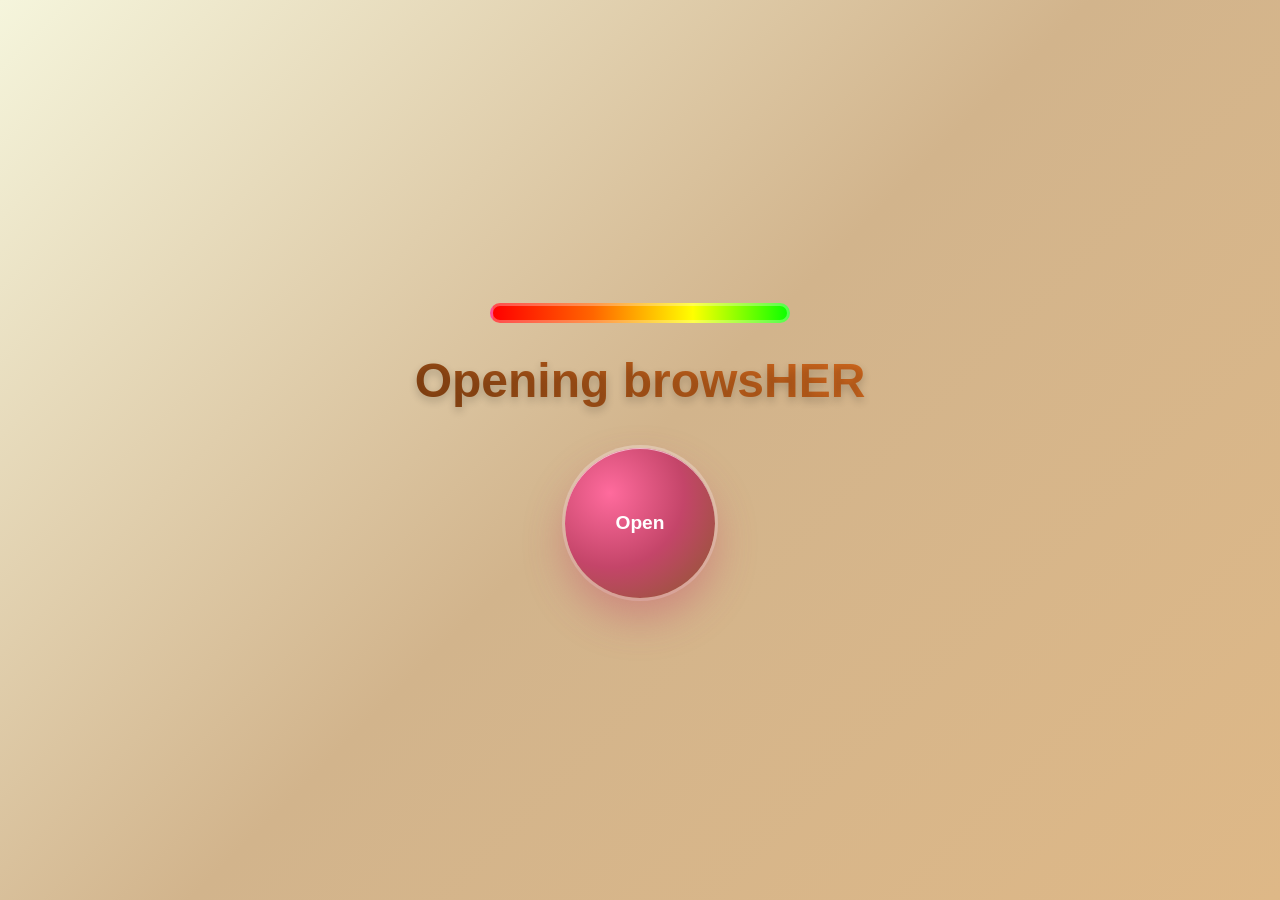
==== browsHER/index.html @ 144b2532 "Initial commit" ====
<!DOCTYPE html>
<html lang="en">
<head>
  <meta charset="UTF-8">
  <meta name="viewport" content="width=device-width, initial-scale=1.0">
  <title>browsHER</title>
  <link rel="stylesheet" href="css/styles.css">
  <link rel="manifest" href="manifest.webmanifest">
  <script src="js/script.js" defer></script>
</head>
<body>
  <!-- Loading Screen -->
  <div id="loading" class="fullscreen">
    <div class="loading-container">
      <div class="barber-pole"></div>
      <h1>Opening browsHER</h1>
      <audio id="bunnyAudio" src="assets/bunny.mp3" preload="auto"></audio>
      <button id="openBtn" class="boba-btn">Open</button>
    </div>
  </div>

  <!-- Main Page -->
  <div id="main" class="hidden fullscreen">
    <!-- BG Container -->
    <div id="bgContainer">
      <img id="dayGif" class="bg-gif hidden" src="assets/video/day.gif" alt="Day">
      <img id="nightGif" class="bg-gif hidden" src="assets/video/night.gif" alt="Night">
    </div>

    <!-- Widgets Top Right -->
    <div id="widgets" class="widgets">
      <div id="daysWidget" class="widget glassy">Eksathe for <span id="daysCount"></span></div>
      <div id="timeWidget" class="widget glassy clickable">
        <span id="time"></span><br>
        <span id="date"></span>
      </div>
    </div>

    <!-- Emotion Section -->
    <div id="emotionSection">
      <h2>How are you feeling today, Sona?</h2>
      <div id="emotionBubbles">
        <!-- Bubbles added by JS -->
      </div>
    </div>

    <!-- Search Bar Top Center -->
    <div id="searchContainer" class="search-container glassy">
      <input type="text" id="searchInput" placeholder="Search Google...">
      <button id="searchBtn">Search</button>
    </div>
  </div>

  <!-- Fact Cloud Popup -->
  <div id="factCloud" class="cloud hidden"></div>

  <!-- Emotion Sentence Popup -->
  <div id="emotionPopup" class="popup hidden"></div>
</body>
</html>
---- browsHER/css/styles.css ----
/* browsHER Styles - Glassy iPhone-like, Optimized */

* {
  margin: 0;
  padding: 0;
  box-sizing: border-box;
}

body {
  font-family: -apple-system, BlinkMacSystemFont, 'Segoe UI', Roboto, sans-serif;
  overflow-x: hidden;
  height: 100vh;
}

.fullscreen {
  position: fixed;
  top: 0;
  left: 0;
  width: 100vw;
  height: 100vh;
  display: flex;
  align-items: center;
  justify-content: center;
}

.hidden {
  display: none !important;
}

/* Loading Screen - Milk Coffee Theme */
#loading {
  background: linear-gradient(135deg, #F5F5DC 0%, #D2B48C 50%, #DEB887 100%);
  z-index: 1000;
}

.loading-container {
  text-align: center;
  animation: fadeIn 1s ease-out;
}

.barber-pole {
  width: 300px;
  height: 20px;
  background: linear-gradient(90deg, 
    #ff0000 0%, #ff6600 16.66%, #ffff00 33.33%, 
    #00ff00 50%, #0066ff 66.66%, #6600ff 83.33%, #ff0066 100%);
  background-size: 600px 20px;
  border-radius: 10px;
  border: 3px solid rgba(255,255,255,0.3);
  animation: barber 2s linear infinite;
  margin: 0 auto 30px;
}

@keyframes barber {
  0% { background-position: 0 0; }
  100% { background-position: 600px 0; }
}

#loading h1 {
  font-size: 3rem;
  font-weight: 800;
  background: linear-gradient(45deg, #8B4513, #D2691E);
  -webkit-background-clip: text;
  -webkit-text-fill-color: transparent;
  margin-bottom: 40px;
  text-shadow: 0 4px 8px rgba(0,0,0,0.2);
}

.boba-btn {
  background: radial-gradient(circle at 30% 30%, #FF6B9D 0%, #C44569 50%, #8B5A2B 100%);
  border: none;
  width: 150px;
  height: 150px;
  border-radius: 50%;
  font-size: 1.2rem;
  font-weight: 600;
  color: white;
  cursor: pointer;
  box-shadow: 
    0 20px 40px rgba(196,69,105,0.4),
    inset 0 1px 0 rgba(255,255,255,0.6),
    0 0 0 3px rgba(255,255,255,0.3);
  transition: all 0.3s cubic-bezier(0.68, -0.55, 0.265, 1.55);
  position: relative;
  overflow: hidden;
}

.boba-btn::before {
  content: '';
  position: absolute;
  top: -50%;
  left: -50%;
  width: 200%;
  height: 200%;
  background: radial-gradient(circle, rgba(255,255,255,0.3) 0%, transparent 70%);
  opacity: 0;
  transition: opacity 0.3s;
}

.boba-btn:hover {
  transform: scale(1.1) rotate(5deg);
  box-shadow: 
    0 30px 60px rgba(196,69,105,0.6),
    inset 0 1px 0 rgba(255,255,255,0.8);
}

.boba-btn:hover::before {
  opacity: 1;
  animation: shimmer 1.5s infinite;
}

@keyframes shimmer {
  0% { transform: translateX(-100%) translateY(-100%) rotate(45deg); }
  100% { transform: translateX(100%) translateY(100%) rotate(45deg); }
}

@keyframes fadeIn {
  from { opacity: 0; transform: scale(0.8); }
  to { opacity: 1; transform: scale(1); }
}

/* Main Page */
#main {
  background: linear-gradient(135deg, #F5F5DC 0%, #D2B48C 50%, #DEB887 100%);
  position: relative;
  z-index: 1;
}

#bgContainer {
  position: absolute;
  top: 0;
  left: 0;
  width: 100%;
  height: 100%;
  z-index: -1;
}

.bg-gif {
  position: absolute;
  width: 100%;
  height: 100%;
  object-fit: contain; /* Full GIF visible, no crop */
  object-position: center;
  transition: opacity 1s ease-in-out;
}

/* Widgets Top Right */
#widgets {
  position: absolute;
  top: 20px;
  right: 20px;
  display: flex;
  flex-direction: column;
  gap: 15px;
  z-index: 10;
}

.widget {
  padding: 15px 20px;
  border-radius: 20px;
  backdrop-filter: blur(20px);
  background: rgba(255, 255, 255, 0.25);
  border: 1px solid rgba(255, 255, 255, 0.4);
  box-shadow: 0 8px 32px rgba(0,0,0,0.1);
  font-weight: 600;
  text-align: center;
  min-width: 180px;
  transition: all 0.3s ease;
}

.glassy:hover {
  background: rgba(255, 255, 255, 0.4);
  transform: translateY(-5px);
}

.clickable {
  cursor: pointer;
}
.clickable:hover {
  transform: scale(1.05);
}

#date {
  font-size: 1rem;
  transition: transform 0.2s ease;
}
#date:hover {
  transform: scale(1.1);
}
#date span:first-child {
  color: #DC143C;
  font-weight: bold;
}

/* Emotion Section */
#emotionSection {
  position: absolute;
  top: 120px;
  left: 50%;
  transform: translateX(-50%);
  text-align: center;
  z-index: 10;
}

#emotionSection h2 {
  font-size: 2.5rem;
  font-weight: 800;
  background: linear-gradient(45deg, #667eea 0%, #764ba2 100%);
  -webkit-background-clip: text;
  -webkit-text-fill-color: transparent;
  margin-bottom: 40px;
  text-shadow: 0 4px 8px rgba(0,0,0,0.2);
}

#emotionBubbles {
  display: flex;
  gap: 20px;
  justify-content: center;
  flex-wrap: wrap;
}

.emotion-bubble {
  width: 120px;
  height: 120px;
  border-radius: 50%;
  border: none;
  font-size: 1rem;
  font-weight: 700;
  color: white;
  cursor: pointer;
  display: flex;
  align-items: center;
  justify-content: center;
  text-align: center;
  perspective: 1000px;
  transition: all 0.4s cubic-bezier(0.175, 0.885, 0.32, 1.275);
  box-shadow: 
    0 20px 40px rgba(0,0,0,0.2),
    inset 0 1px 0 rgba(255,255,255,0.6);
  position: relative;
  overflow: hidden;
}

.emotion-bubble::before {
  content: '';
  position: absolute;
  top: 0;
  left: 0;
  right: 0;
  bottom: 0;
  border-radius: 50%;
  padding: 4px;
  background: linear-gradient(45deg, rgba(255,255,255,0.3), transparent);
  mask: linear-gradient(#fff 0 0) content-box, linear-gradient(#fff 0 0);
  mask-composite: exclude;
  opacity: 0;
  transition: opacity 0.3s;
}

.emotion-bubble:hover {
  transform: translateY(-10px) scale(1.1) rotateX(10deg);
  box-shadow: 0 30px 60px rgba(0,0,0,0.3);
}

.emotion-bubble:hover::before {
  opacity: 1;
  animation: rotateGlow 2s linear infinite;
}

@keyframes rotateGlow {
  to { transform: rotate(360deg); }
}

/* Colors per emotion */
.angry { background: linear-gradient(135deg, #ff4757, #ff3838); }
.sad { background: linear-gradient(135deg, #3742fa, #2f3542); }
.happy { background: linear-gradient(135deg, #ffa502, #ff6348); }
.bored { background: linear-gradient(135deg, #747d8c, #574b90); }
.nervous { background: linear-gradient(135deg, #ff9ff3, #f368e0); }
.lonely { background: linear-gradient(135deg, #5352ed, #02d8e8); }

/* Search Bar */
.search-container {
  position: absolute;
  top: 20px;
  left: 50%;
  transform: translateX(-50%);
  display: flex;
  gap: 10px;
  z-index: 10;
  padding: 15px;
  border-radius: 50px;
  max-width: 500px;
  width: 90%;
}

#searchInput {
  flex: 1;
  padding: 15px 20px;
  border: none;
  border-radius: 30px;
  font-size: 1.1rem;
  background: rgba(0,0,0,0.3);
  backdrop-filter: blur(20px);
  color: white;
  outline: none;
}

#searchInput::placeholder {
  color: rgba(255,255,255,0.8);
}

#searchInput::placeholder {
  color: rgba(255,255,255,0.7);
}

#searchBtn {
  padding: 15px 25px;
  border: none;
  border-radius: 30px;
  background: linear-gradient(45deg, rgba(0,0,0,0.5), rgba(0,0,0,0.3));
  color: white;
  font-weight: 600;
  cursor: pointer;
  backdrop-filter: blur(20px);
  transition: all 0.3s ease;
}

#searchBtn:hover {
  background: linear-gradient(45deg, rgba(0,0,0,0.6), rgba(0,0,0,0.4));
}

/* Popups */
.cloud, .popup {
  position: fixed;
  top: 50%;
  left: 50%;
  transform: translate(-50%, -50%);
  padding: 20px 30px;
  border-radius: 20px;
  backdrop-filter: blur(30px);
  background: rgba(255,255,255,0.9);
  border: 1px solid rgba(255,255,255,0.5);
  box-shadow: 0 20px 60px rgba(0,0,0,0.3);
  max-width: 400px;
  z-index: 1001;
  text-align: center;
  font-size: 1.1rem;
  max-height: 60vh;
  overflow-y: auto;
}

.cloud {
  font-style: italic;
  color: #666;
}

.popup h3 {
  margin-bottom: 10px;
  color: #333;
}

/* Responsive */
@media (max-width: 768px) {
  .loading-container h1 { font-size: 2rem; }
  .barber-pole { width: 250px; }
  .boba-btn { width: 120px; height: 120px; font-size: 1rem; }
  #emotionSection h2 { font-size: 2rem; }
  .emotion-bubble { width: 100px; height: 100px; font-size: 0.9rem; }
  #widgets { top: 10px; right: 10px; }
  .widget { padding: 12px 16px; min-width: 150px; font-size: 0.9rem; }
}
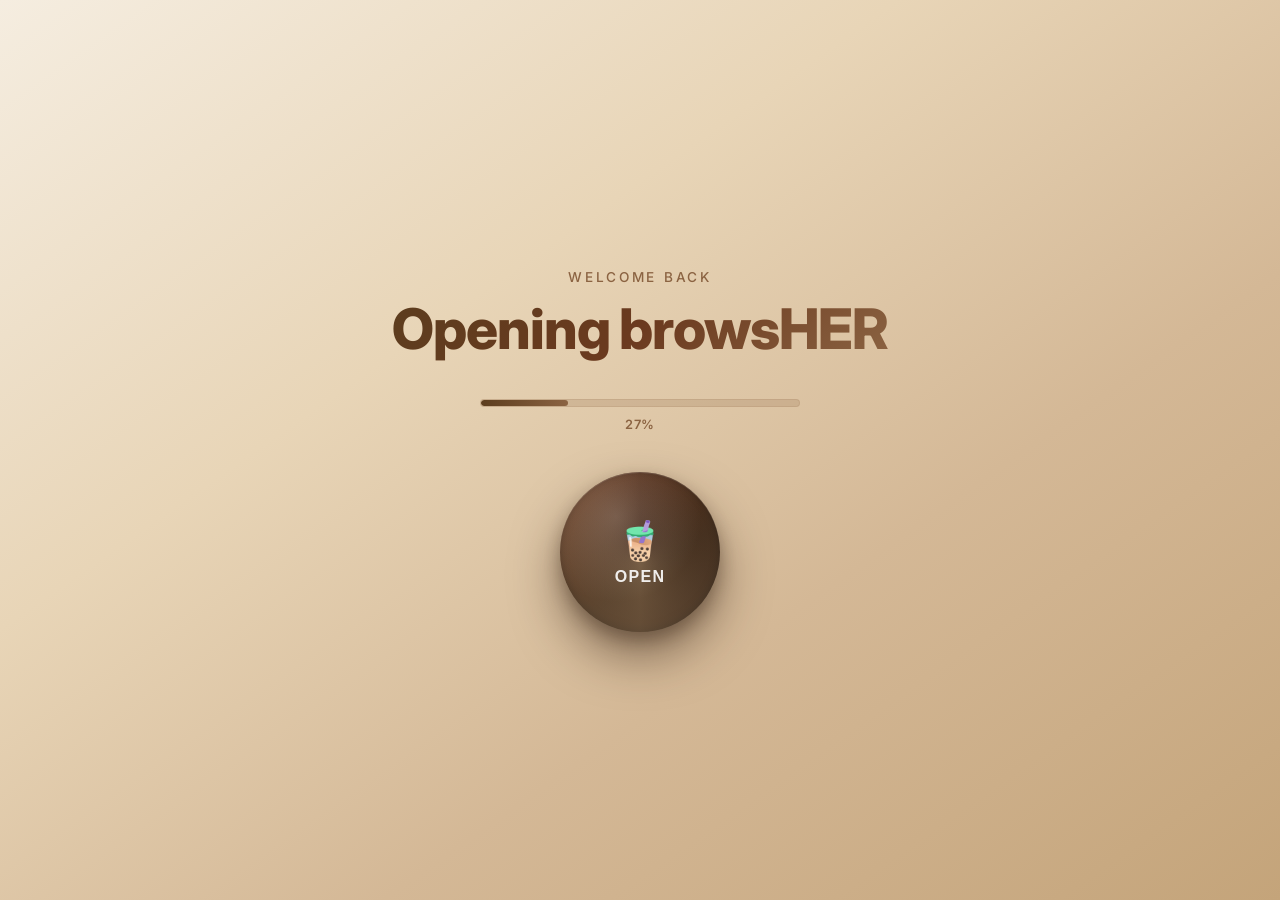
==== commit ed22a71c: "feat: implement browsHER v2 glassy UI with custom loading screen and glassmorphism widgets" ====
--- a/browsHER/index.html
+++ b/browsHER/index.html
@@ -4,57 +4,113 @@
   <meta charset="UTF-8">
   <meta name="viewport" content="width=device-width, initial-scale=1.0">
   <title>browsHER</title>
+  <link rel="preconnect" href="https://fonts.googleapis.com">
+  <link rel="preconnect" href="https://fonts.gstatic.com" crossorigin>
+  <link href="https://fonts.googleapis.com/css2?family=SF+Pro+Display:wght@300;400;600;700;800&family=Inter:wght@300;400;500;600;700;800&display=swap" rel="stylesheet">
   <link rel="stylesheet" href="css/styles.css">
-  <link rel="manifest" href="manifest.webmanifest">
-  <script src="js/script.js" defer></script>
 </head>
 <body>
-  <!-- Loading Screen -->
-  <div id="loading" class="fullscreen">
-    <div class="loading-container">
-      <div class="barber-pole"></div>
-      <h1>Opening browsHER</h1>
-      <audio id="bunnyAudio" src="assets/bunny.mp3" preload="auto"></audio>
-      <button id="openBtn" class="boba-btn">Open</button>
+
+  <!-- ═══════════════════ LOADING SCREEN ═══════════════════ -->
+  <div id="loading">
+    <div class="loading-content">
+      <p class="loading-eyebrow">Welcome back</p>
+      <h1 id="loadingTitle">Opening browsHER</h1>
+      <div class="loading-bar-track">
+        <div class="loading-bar-fill" id="loadingBarFill"></div>
+      </div>
+      <p class="loading-pct" id="loadingPct">0%</p>
+      <button id="openBtn" class="boba-btn" aria-label="Open browsHER">
+        <span class="boba-btn-inner">
+          <span class="boba-icon">🧋</span>
+          <span class="boba-label">Open</span>
+        </span>
+      </button>
     </div>
+    <audio id="bunnyAudio" src="assets/bunny.mp3" preload="auto"></audio>
   </div>
 
-  <!-- Main Page -->
-  <div id="main" class="hidden fullscreen">
-    <!-- BG Container -->
-    <div id="bgContainer">
-      <img id="dayGif" class="bg-gif hidden" src="assets/video/day.gif" alt="Day">
-      <img id="nightGif" class="bg-gif hidden" src="assets/video/night.gif" alt="Night">
+  <!-- ═══════════════════ MAIN HOME ═══════════════════ -->
+  <div id="main" class="hidden">
+
+    <!-- BG GIFs -->
+    <div id="bgLayer">
+      <img id="dayGif"   src="assets/video/day.gif"   alt="" class="bg-gif" draggable="false">
+      <img id="nightGif" src="assets/video/night.gif" alt="" class="bg-gif" draggable="false">
+      <div id="bgOverlay"></div>
     </div>
 
-    <!-- Widgets Top Right -->
-    <div id="widgets" class="widgets">
-      <div id="daysWidget" class="widget glassy">Eksathe for <span id="daysCount"></span></div>
-      <div id="timeWidget" class="widget glassy clickable">
-        <span id="time"></span><br>
-        <span id="date"></span>
+    <!-- ── SEARCH BAR (top-center) ── -->
+    <div id="searchWrap">
+      <div class="search-glass" id="searchGlass">
+        <span class="search-icon">
+          <svg width="18" height="18" viewBox="0 0 24 24" fill="none" stroke="currentColor" stroke-width="2.5" stroke-linecap="round" stroke-linejoin="round"><circle cx="11" cy="11" r="8"/><line x1="21" y1="21" x2="16.65" y2="16.65"/></svg>
+        </span>
+        <input id="searchInput" type="text" placeholder="Search Google or type a URL…" autocomplete="off" spellcheck="false">
+        <button id="searchBtn" aria-label="Search">Go</button>
       </div>
     </div>
 
-    <!-- Emotion Section -->
-    <div id="emotionSection">
-      <h2>How are you feeling today, Sona?</h2>
-      <div id="emotionBubbles">
-        <!-- Bubbles added by JS -->
+    <!-- ── WIDGETS (top-right) ── -->
+    <aside id="widgets">
+
+      <!-- Time & Date widget -->
+      <div class="widget" id="timeWidget" role="button" tabindex="0" aria-label="Click to see today's fact">
+        <div class="widget-time" id="widgetTime">00:00:00</div>
+        <div class="widget-date" id="widgetDate">
+          <span class="date-day" id="dateDay">01</span>/<span id="dateMon">01</span>/<span id="dateYear">25</span>
+        </div>
+        <div class="widget-hint">tap for today's fact ✨</div>
+      </div>
+
+      <!-- Eksathe widget -->
+      <div class="widget" id="daysWidget">
+        <div class="widget-eksathe-label">Eksathe for</div>
+        <div class="widget-eksathe-count" id="daysCount">— days</div>
+      </div>
+
+    </aside>
+
+    <!-- ── FACT CLOUD ── -->
+    <div id="factCloud" class="cloud-popup hidden" role="dialog" aria-label="Fact about today">
+      <div class="cloud-body">
+        <div id="factContent">Loading…</div>
+        <button class="cloud-close" id="factClose" aria-label="Close fact">✕</button>
       </div>
     </div>
 
-    <!-- Search Bar Top Center -->
-    <div id="searchContainer" class="search-container glassy">
-      <input type="text" id="searchInput" placeholder="Search Google...">
-      <button id="searchBtn">Search</button>
+    <!-- ── SCROLL AREA ── -->
+    <div id="scrollArea">
+
+      <!-- spacer so emotions appear below fold (scroll-reveal) -->
+      <div class="spacer-hero"></div>
+
+      <!-- EMOTION SECTION -->
+      <section id="emotionSection">
+        <h2 id="emotionHeading">HOW ARE YOU FEELING TODAY, SONA?</h2>
+        <div id="emotionBubbles" role="list"></div>
+      </section>
+
+      <!-- EMOTION HISTORY (optional toggle) -->
+      <section id="historySection">
+        <button class="history-toggle" id="historyToggle">📖 View feeling history</button>
+        <div id="historyList" class="hidden"></div>
+      </section>
+
     </div>
+
+    <!-- ── EMOTION POPUP ── -->
+    <div id="emotionPopup" class="emotion-popup hidden" role="dialog">
+      <div class="emotion-popup-inner">
+        <span class="ep-emoji" id="epEmoji"></span>
+        <h3 class="ep-name" id="epName"></h3>
+        <p class="ep-msg" id="epMsg"></p>
+        <button class="ep-close" id="epClose">Close</button>
+      </div>
+    </div>
+
   </div>
 
-  <!-- Fact Cloud Popup -->
-  <div id="factCloud" class="cloud hidden"></div>
-
-  <!-- Emotion Sentence Popup -->
-  <div id="emotionPopup" class="popup hidden"></div>
+  <script src="js/script.js"></script>
 </body>
 </html>
--- a/browsHER/css/styles.css
+++ b/browsHER/css/styles.css
@@ -1,372 +1,671 @@
-/* browsHER Styles - Glassy iPhone-like, Optimized */
-
-* {
-  margin: 0;
-  padding: 0;
-  box-sizing: border-box;
-}
-
-body {
-  font-family: -apple-system, BlinkMacSystemFont, 'Segoe UI', Roboto, sans-serif;
+/* ══════════════════════════════════════════════════
+   browsHER v2 — iPhone-grade glassy UI
+   ══════════════════════════════════════════════════ */
+
+/* ── RESET & BASE ── */
+*, *::before, *::after { margin: 0; padding: 0; box-sizing: border-box; }
+
+:root {
+  --milk: #f5ede0;
+  --milk2: #e8d5b7;
+  --coffee: #8b6342;
+  --coffee-dark: #5c3d1e;
+  --boba-brown: #2d1a0e;
+  --boba-mid: #6b3a1f;
+  --glass-bg: rgba(255,255,255,0.18);
+  --glass-border: rgba(255,255,255,0.35);
+  --glass-shadow: 0 8px 32px rgba(0,0,0,0.18);
+  --blur: blur(24px);
+  --red: #e8192c;
+  --font: 'Inter', -apple-system, BlinkMacSystemFont, sans-serif;
+  --ease-spring: cubic-bezier(0.34, 1.56, 0.64, 1);
+  --ease-out: cubic-bezier(0.16, 1, 0.3, 1);
+}
+
+html, body {
+  width: 100%; height: 100%;
+  font-family: var(--font);
+  overflow: hidden;
+  -webkit-font-smoothing: antialiased;
+}
+
+/* ══════════════════════════════
+   LOADING SCREEN
+══════════════════════════════ */
+#loading {
+  position: fixed; inset: 0; z-index: 9999;
+  display: flex; align-items: center; justify-content: center;
+  background: linear-gradient(145deg, #f5ede0 0%, #e8d5b7 35%, #d4b896 65%, #c4a47a 100%);
+  transition: opacity 0.8s var(--ease-out);
+}
+
+#loading.fade-out { opacity: 0; pointer-events: none; }
+
+.loading-content {
+  text-align: center;
+  animation: loadIn 0.9s var(--ease-spring) both;
+}
+
+@keyframes loadIn {
+  from { opacity: 0; transform: translateY(30px) scale(0.92); }
+  to   { opacity: 1; transform: translateY(0) scale(1); }
+}
+
+.loading-eyebrow {
+  font-size: 0.85rem;
+  letter-spacing: 0.2em;
+  text-transform: uppercase;
+  color: var(--coffee);
+  margin-bottom: 10px;
+  font-weight: 500;
+}
+
+#loadingTitle {
+  font-size: clamp(2rem, 5vw, 3.5rem);
+  font-weight: 800;
+  background: linear-gradient(135deg, var(--coffee-dark) 0%, var(--boba-mid) 50%, var(--coffee) 100%);
+  -webkit-background-clip: text;
+  -webkit-text-fill-color: transparent;
+  background-clip: text;
+  margin-bottom: 36px;
+  letter-spacing: -0.02em;
+}
+
+/* Loading bar */
+.loading-bar-track {
+  width: 320px; height: 8px;
+  background: rgba(139,99,66,0.2);
+  border-radius: 100px;
+  margin: 0 auto 10px;
+  overflow: hidden;
+  border: 1px solid rgba(139,99,66,0.15);
+}
+
+.loading-bar-fill {
+  height: 100%;
+  width: 0%;
+  border-radius: 100px;
+  background: linear-gradient(90deg, var(--coffee-dark), var(--coffee), #e8b87a);
+  background-size: 200% 100%;
+  transition: width 0.4s var(--ease-out);
+  animation: barShimmer 2s linear infinite;
+}
+
+@keyframes barShimmer {
+  0%   { background-position: 0% 0; }
+  100% { background-position: 200% 0; }
+}
+
+.loading-pct {
+  font-size: 0.8rem;
+  color: var(--coffee);
+  font-weight: 600;
+  margin-bottom: 40px;
+  letter-spacing: 0.05em;
+}
+
+/* Boba button */
+.boba-btn {
+  display: inline-block;
+  background: linear-gradient(145deg, var(--boba-mid) 0%, var(--boba-brown) 60%, #1a0a04 100%);
+  border: none;
+  width: 160px; height: 160px;
+  border-radius: 50%;
+  cursor: pointer;
+  position: relative;
+  overflow: hidden;
+  transition: transform 0.4s var(--ease-spring), box-shadow 0.3s ease;
+  box-shadow:
+    0 24px 48px rgba(45,26,14,0.5),
+    0 8px 16px rgba(45,26,14,0.3),
+    inset 0 1px 0 rgba(255,255,255,0.12),
+    inset 0 -2px 8px rgba(0,0,0,0.4);
+}
+
+.boba-btn::before {
+  content: '';
+  position: absolute; inset: 0; border-radius: 50%;
+  background: radial-gradient(circle at 35% 28%, rgba(255,255,255,0.22) 0%, transparent 55%);
+  pointer-events: none;
+}
+
+.boba-btn::after {
+  content: '';
+  position: absolute; inset: -2px; border-radius: 50%;
+  background: conic-gradient(from 0deg, transparent 0%, rgba(196,164,122,0.4) 50%, transparent 100%);
+  animation: bobaRing 4s linear infinite;
+  pointer-events: none;
+}
+
+@keyframes bobaRing {
+  to { transform: rotate(360deg); }
+}
+
+.boba-btn-inner {
+  display: flex; flex-direction: column; align-items: center; gap: 4px;
+  position: relative; z-index: 1;
+}
+
+.boba-icon { font-size: 2.4rem; display: block; animation: bobFloat 3s ease-in-out infinite; }
+@keyframes bobFloat {
+  0%,100% { transform: translateY(0); }
+  50%      { transform: translateY(-5px); }
+}
+
+.boba-label {
+  font-size: 1rem; font-weight: 700; color: rgba(255,255,255,0.9);
+  letter-spacing: 0.08em; text-transform: uppercase;
+}
+
+.boba-btn:hover  { transform: scale(1.08); box-shadow: 0 32px 64px rgba(45,26,14,0.65), inset 0 1px 0 rgba(255,255,255,0.2); }
+.boba-btn:active { transform: scale(0.96); }
+
+/* ══════════════════════════════
+   MAIN PAGE
+══════════════════════════════ */
+#main {
+  position: fixed; inset: 0; z-index: 1;
+  overflow: hidden;
+}
+
+#main.hidden { display: none; }
+
+/* BG layer */
+#bgLayer {
+  position: absolute; inset: 0; z-index: 0;
+}
+
+.bg-gif {
+  position: absolute; inset: 0;
+  width: 100%; height: 100%;
+  object-fit: cover;
+  opacity: 0;
+  transition: opacity 1.2s ease-in-out;
+  will-change: opacity;
+}
+
+.bg-gif.active { opacity: 1; }
+
+#bgOverlay {
+  position: absolute; inset: 0;
+  background: linear-gradient(
+    to bottom,
+    rgba(0,0,0,0.08) 0%,
+    rgba(0,0,0,0.0) 40%,
+    rgba(0,0,0,0.35) 100%
+  );
+  z-index: 1;
+}
+
+/* ── SEARCH BAR ── */
+#searchWrap {
+  position: absolute;
+  top: 28px;
+  left: 50%;
+  transform: translateX(-50%);
+  z-index: 100;
+  width: min(580px, 90vw);
+  animation: slideDown 0.7s var(--ease-out) 0.1s both;
+}
+
+@keyframes slideDown {
+  from { opacity: 0; transform: translateX(-50%) translateY(-20px); }
+  to   { opacity: 1; transform: translateX(-50%) translateY(0); }
+}
+
+.search-glass {
+  display: flex; align-items: center; gap: 10px;
+  padding: 10px 14px;
+  border-radius: 22px;
+  background: rgba(255,255,255,0.22);
+  backdrop-filter: var(--blur);
+  -webkit-backdrop-filter: var(--blur);
+  border: 1.5px solid var(--glass-border);
+  box-shadow: var(--glass-shadow), inset 0 1px 0 rgba(255,255,255,0.4);
+  transition: background 0.3s, box-shadow 0.3s, transform 0.3s;
+}
+
+.search-glass:focus-within {
+  background: rgba(255,255,255,0.32);
+  box-shadow: 0 8px 40px rgba(0,0,0,0.22), inset 0 1px 0 rgba(255,255,255,0.5);
+  transform: scale(1.015);
+}
+
+.search-icon {
+  color: rgba(255,255,255,0.7);
+  display: flex; align-items: center;
+  flex-shrink: 0;
+}
+
+#searchInput {
+  flex: 1;
+  background: none;
+  border: none;
+  outline: none;
+  color: white;
+  font-family: var(--font);
+  font-size: 1rem;
+  font-weight: 400;
+  caret-color: white;
+}
+
+#searchInput::placeholder { color: rgba(255,255,255,0.6); }
+
+#searchBtn {
+  background: rgba(255,255,255,0.2);
+  border: 1px solid rgba(255,255,255,0.3);
+  border-radius: 14px;
+  padding: 8px 18px;
+  color: white;
+  font-family: var(--font);
+  font-size: 0.88rem;
+  font-weight: 600;
+  cursor: pointer;
+  letter-spacing: 0.03em;
+  transition: background 0.2s, transform 0.15s;
+  flex-shrink: 0;
+}
+
+#searchBtn:hover  { background: rgba(255,255,255,0.32); transform: scale(1.04); }
+#searchBtn:active { transform: scale(0.97); }
+
+/* ── WIDGETS ── */
+#widgets {
+  position: absolute;
+  top: 24px;
+  right: 24px;
+  z-index: 100;
+  display: flex;
+  flex-direction: column;
+  gap: 14px;
+  animation: slideDown 0.7s var(--ease-out) 0.2s both;
+}
+
+.widget {
+  padding: 16px 22px;
+  border-radius: 22px;
+  background: var(--glass-bg);
+  backdrop-filter: var(--blur);
+  -webkit-backdrop-filter: var(--blur);
+  border: 1.5px solid var(--glass-border);
+  box-shadow: var(--glass-shadow), inset 0 1px 0 rgba(255,255,255,0.35);
+  min-width: 190px;
+  text-align: center;
+  color: white;
+  transition: transform 0.3s var(--ease-spring), background 0.3s;
+  position: relative;
+  overflow: hidden;
+}
+
+.widget::before {
+  content: '';
+  position: absolute; top: 0; left: 0; right: 0; height: 40%;
+  background: linear-gradient(to bottom, rgba(255,255,255,0.12), transparent);
+  pointer-events: none; border-radius: 22px 22px 0 0;
+}
+
+.widget:hover { transform: translateY(-4px) scale(1.02); background: rgba(255,255,255,0.26); }
+
+/* Time widget */
+#timeWidget { cursor: pointer; user-select: none; }
+
+.widget-time {
+  font-size: 1.55rem;
+  font-weight: 700;
+  letter-spacing: 0.04em;
+  text-shadow: 0 2px 8px rgba(0,0,0,0.3);
+  font-variant-numeric: tabular-nums;
+}
+
+.widget-date {
+  font-size: 0.95rem;
+  font-weight: 500;
+  margin-top: 4px;
+  opacity: 0.9;
+  letter-spacing: 0.04em;
+}
+
+.date-day {
+  color: var(--red);
+  font-weight: 800;
+  text-shadow: 0 0 12px rgba(232,25,44,0.5);
+}
+
+.widget-hint {
+  font-size: 0.65rem;
+  opacity: 0.55;
+  margin-top: 6px;
+  letter-spacing: 0.05em;
+}
+
+/* Eksathe widget */
+.widget-eksathe-label {
+  font-size: 0.75rem;
+  opacity: 0.7;
+  letter-spacing: 0.1em;
+  text-transform: uppercase;
+  margin-bottom: 4px;
+}
+
+.widget-eksathe-count {
+  font-size: 1.15rem;
+  font-weight: 800;
+  background: linear-gradient(135deg, #fff 0%, #ffd6e8 100%);
+  -webkit-background-clip: text;
+  -webkit-text-fill-color: transparent;
+  background-clip: text;
+}
+
+/* ── FACT CLOUD ── */
+.cloud-popup {
+  position: fixed;
+  top: 130px; right: 24px;
+  z-index: 200;
+  width: min(320px, 90vw);
+  animation: popIn 0.35s var(--ease-spring);
+}
+
+.cloud-popup.hidden { display: none; }
+
+@keyframes popIn {
+  from { opacity: 0; transform: scale(0.8) translateY(-10px); }
+  to   { opacity: 1; transform: scale(1) translateY(0); }
+}
+
+.cloud-body {
+  background: rgba(255,255,255,0.92);
+  backdrop-filter: var(--blur);
+  -webkit-backdrop-filter: var(--blur);
+  border: 1px solid rgba(255,255,255,0.6);
+  border-radius: 20px;
+  padding: 20px 20px 16px;
+  box-shadow: 0 20px 60px rgba(0,0,0,0.25);
+  position: relative;
+  font-size: 0.9rem;
+  color: #333;
+  line-height: 1.6;
+}
+
+.cloud-body::before {
+  content: '☁️ Today's fact';
+  display: block;
+  font-weight: 700;
+  font-size: 0.75rem;
+  letter-spacing: 0.08em;
+  text-transform: uppercase;
+  color: #888;
+  margin-bottom: 10px;
+}
+
+.cloud-close {
+  position: absolute; top: 12px; right: 12px;
+  background: rgba(0,0,0,0.08); border: none; border-radius: 50%;
+  width: 26px; height: 26px; cursor: pointer;
+  font-size: 0.75rem; color: #555;
+  display: flex; align-items: center; justify-content: center;
+  transition: background 0.2s;
+}
+.cloud-close:hover { background: rgba(0,0,0,0.16); }
+
+/* ── SCROLL AREA ── */
+#scrollArea {
+  position: absolute; inset: 0;
+  overflow-y: auto;
   overflow-x: hidden;
-  height: 100vh;
-}
-
-.fullscreen {
-  position: fixed;
-  top: 0;
-  left: 0;
-  width: 100vw;
-  height: 100vh;
+  z-index: 10;
+  scroll-behavior: smooth;
+  -webkit-overflow-scrolling: touch;
+}
+
+#scrollArea::-webkit-scrollbar { width: 0; }
+
+.spacer-hero { height: 90vh; }
+
+/* ── EMOTION SECTION ── */
+#emotionSection {
+  min-height: 100vh;
   display: flex;
+  flex-direction: column;
   align-items: center;
   justify-content: center;
-}
-
-.hidden {
-  display: none !important;
-}
-
-/* Loading Screen - Milk Coffee Theme */
-#loading {
-  background: linear-gradient(135deg, #F5F5DC 0%, #D2B48C 50%, #DEB887 100%);
-  z-index: 1000;
-}
-
-.loading-container {
+  padding: 60px 24px 40px;
+  position: relative;
+}
+
+#emotionHeading {
+  font-size: clamp(1.3rem, 3.5vw, 2.2rem);
+  font-weight: 800;
+  color: white;
+  letter-spacing: 0.04em;
   text-align: center;
-  animation: fadeIn 1s ease-out;
-}
-
-.barber-pole {
-  width: 300px;
-  height: 20px;
-  background: linear-gradient(90deg, 
-    #ff0000 0%, #ff6600 16.66%, #ffff00 33.33%, 
-    #00ff00 50%, #0066ff 66.66%, #6600ff 83.33%, #ff0066 100%);
-  background-size: 600px 20px;
-  border-radius: 10px;
-  border: 3px solid rgba(255,255,255,0.3);
-  animation: barber 2s linear infinite;
-  margin: 0 auto 30px;
-}
-
-@keyframes barber {
-  0% { background-position: 0 0; }
-  100% { background-position: 600px 0; }
-}
-
-#loading h1 {
-  font-size: 3rem;
-  font-weight: 800;
-  background: linear-gradient(45deg, #8B4513, #D2691E);
-  -webkit-background-clip: text;
-  -webkit-text-fill-color: transparent;
-  margin-bottom: 40px;
-  text-shadow: 0 4px 8px rgba(0,0,0,0.2);
-}
-
-.boba-btn {
-  background: radial-gradient(circle at 30% 30%, #FF6B9D 0%, #C44569 50%, #8B5A2B 100%);
+  text-shadow: 0 4px 20px rgba(0,0,0,0.4);
+  margin-bottom: 48px;
+  line-height: 1.25;
+}
+
+#emotionBubbles {
+  display: flex;
+  flex-wrap: wrap;
+  gap: 24px;
+  justify-content: center;
+  max-width: 780px;
+}
+
+/* iPhone liquid-glass bubble */
+.emotion-bubble {
+  width: 130px;
+  height: 130px;
+  border-radius: 36px; /* rectangular with heavy rounding = liquid glass rect */
   border: none;
-  width: 150px;
-  height: 150px;
-  border-radius: 50%;
-  font-size: 1.2rem;
-  font-weight: 600;
-  color: white;
   cursor: pointer;
-  box-shadow: 
-    0 20px 40px rgba(196,69,105,0.4),
-    inset 0 1px 0 rgba(255,255,255,0.6),
-    0 0 0 3px rgba(255,255,255,0.3);
-  transition: all 0.3s cubic-bezier(0.68, -0.55, 0.265, 1.55);
   position: relative;
   overflow: hidden;
-}
-
-.boba-btn::before {
-  content: '';
-  position: absolute;
-  top: -50%;
-  left: -50%;
-  width: 200%;
-  height: 200%;
-  background: radial-gradient(circle, rgba(255,255,255,0.3) 0%, transparent 70%);
-  opacity: 0;
-  transition: opacity 0.3s;
-}
-
-.boba-btn:hover {
-  transform: scale(1.1) rotate(5deg);
-  box-shadow: 
-    0 30px 60px rgba(196,69,105,0.6),
-    inset 0 1px 0 rgba(255,255,255,0.8);
-}
-
-.boba-btn:hover::before {
-  opacity: 1;
-  animation: shimmer 1.5s infinite;
-}
-
-@keyframes shimmer {
-  0% { transform: translateX(-100%) translateY(-100%) rotate(45deg); }
-  100% { transform: translateX(100%) translateY(100%) rotate(45deg); }
-}
-
-@keyframes fadeIn {
-  from { opacity: 0; transform: scale(0.8); }
-  to { opacity: 1; transform: scale(1); }
-}
-
-/* Main Page */
-#main {
-  background: linear-gradient(135deg, #F5F5DC 0%, #D2B48C 50%, #DEB887 100%);
-  position: relative;
-  z-index: 1;
-}
-
-#bgContainer {
-  position: absolute;
-  top: 0;
-  left: 0;
-  width: 100%;
-  height: 100%;
-  z-index: -1;
-}
-
-.bg-gif {
-  position: absolute;
-  width: 100%;
-  height: 100%;
-  object-fit: contain; /* Full GIF visible, no crop */
-  object-position: center;
-  transition: opacity 1s ease-in-out;
-}
-
-/* Widgets Top Right */
-#widgets {
-  position: absolute;
-  top: 20px;
-  right: 20px;
   display: flex;
   flex-direction: column;
-  gap: 15px;
-  z-index: 10;
-}
-
-.widget {
-  padding: 15px 20px;
-  border-radius: 20px;
-  backdrop-filter: blur(20px);
-  background: rgba(255, 255, 255, 0.25);
-  border: 1px solid rgba(255, 255, 255, 0.4);
-  box-shadow: 0 8px 32px rgba(0,0,0,0.1);
-  font-weight: 600;
-  text-align: center;
-  min-width: 180px;
-  transition: all 0.3s ease;
-}
-
-.glassy:hover {
-  background: rgba(255, 255, 255, 0.4);
-  transform: translateY(-5px);
-}
-
-.clickable {
-  cursor: pointer;
-}
-.clickable:hover {
-  transform: scale(1.05);
-}
-
-#date {
-  font-size: 1rem;
-  transition: transform 0.2s ease;
-}
-#date:hover {
-  transform: scale(1.1);
-}
-#date span:first-child {
-  color: #DC143C;
-  font-weight: bold;
-}
-
-/* Emotion Section */
-#emotionSection {
-  position: absolute;
-  top: 120px;
-  left: 50%;
-  transform: translateX(-50%);
-  text-align: center;
-  z-index: 10;
-}
-
-#emotionSection h2 {
-  font-size: 2.5rem;
-  font-weight: 800;
-  background: linear-gradient(45deg, #667eea 0%, #764ba2 100%);
-  -webkit-background-clip: text;
-  -webkit-text-fill-color: transparent;
-  margin-bottom: 40px;
-  text-shadow: 0 4px 8px rgba(0,0,0,0.2);
-}
-
-#emotionBubbles {
-  display: flex;
-  gap: 20px;
-  justify-content: center;
-  flex-wrap: wrap;
-}
-
-.emotion-bubble {
-  width: 120px;
-  height: 120px;
-  border-radius: 50%;
-  border: none;
-  font-size: 1rem;
-  font-weight: 700;
-  color: white;
-  cursor: pointer;
-  display: flex;
   align-items: center;
   justify-content: center;
-  text-align: center;
-  perspective: 1000px;
-  transition: all 0.4s cubic-bezier(0.175, 0.885, 0.32, 1.275);
-  box-shadow: 
-    0 20px 40px rgba(0,0,0,0.2),
-    inset 0 1px 0 rgba(255,255,255,0.6);
-  position: relative;
-  overflow: hidden;
-}
-
+  gap: 6px;
+  transition: transform 0.4s var(--ease-spring), box-shadow 0.3s ease;
+  will-change: transform;
+  -webkit-tap-highlight-color: transparent;
+}
+
+/* Glassy inner shine */
 .emotion-bubble::before {
   content: '';
-  position: absolute;
-  top: 0;
-  left: 0;
-  right: 0;
-  bottom: 0;
-  border-radius: 50%;
-  padding: 4px;
-  background: linear-gradient(45deg, rgba(255,255,255,0.3), transparent);
-  mask: linear-gradient(#fff 0 0) content-box, linear-gradient(#fff 0 0);
-  mask-composite: exclude;
-  opacity: 0;
-  transition: opacity 0.3s;
+  position: absolute; top: 0; left: 0; right: 0; height: 50%;
+  background: linear-gradient(to bottom, rgba(255,255,255,0.3), rgba(255,255,255,0.05));
+  pointer-events: none;
+  border-radius: 36px 36px 60% 60%;
+}
+
+/* Bottom reflection */
+.emotion-bubble::after {
+  content: '';
+  position: absolute; bottom: 0; left: 0; right: 0; height: 30%;
+  background: linear-gradient(to top, rgba(0,0,0,0.18), transparent);
+  pointer-events: none;
+  border-radius: 0 0 36px 36px;
 }
 
 .emotion-bubble:hover {
-  transform: translateY(-10px) scale(1.1) rotateX(10deg);
-  box-shadow: 0 30px 60px rgba(0,0,0,0.3);
-}
-
-.emotion-bubble:hover::before {
-  opacity: 1;
-  animation: rotateGlow 2s linear infinite;
-}
-
-@keyframes rotateGlow {
-  to { transform: rotate(360deg); }
-}
-
-/* Colors per emotion */
-.angry { background: linear-gradient(135deg, #ff4757, #ff3838); }
-.sad { background: linear-gradient(135deg, #3742fa, #2f3542); }
-.happy { background: linear-gradient(135deg, #ffa502, #ff6348); }
-.bored { background: linear-gradient(135deg, #747d8c, #574b90); }
-.nervous { background: linear-gradient(135deg, #ff9ff3, #f368e0); }
-.lonely { background: linear-gradient(135deg, #5352ed, #02d8e8); }
-
-/* Search Bar */
-.search-container {
-  position: absolute;
-  top: 20px;
-  left: 50%;
-  transform: translateX(-50%);
+  transform: translateY(-10px) scale(1.08) rotateX(4deg);
+  box-shadow: 0 28px 56px rgba(0,0,0,0.35) !important;
+}
+.emotion-bubble:active { transform: scale(0.95); }
+
+.bubble-emoji { font-size: 2rem; position: relative; z-index: 1; }
+.bubble-label {
+  font-size: 0.82rem; font-weight: 700;
+  color: rgba(255,255,255,0.95);
+  letter-spacing: 0.04em;
+  text-transform: uppercase;
+  position: relative; z-index: 1;
+  text-shadow: 0 1px 4px rgba(0,0,0,0.3);
+}
+
+/* Per-emotion colors (liquid glass variants) */
+.angry {
+  background: linear-gradient(145deg, #ff4d6d, #c9184a);
+  box-shadow: 0 16px 40px rgba(201,24,74,0.45), inset 0 1px 0 rgba(255,255,255,0.25);
+}
+.sad {
+  background: linear-gradient(145deg, #4895ef, #1d3557);
+  box-shadow: 0 16px 40px rgba(29,53,87,0.45), inset 0 1px 0 rgba(255,255,255,0.2);
+}
+.happy {
+  background: linear-gradient(145deg, #ffd60a, #ff9500);
+  box-shadow: 0 16px 40px rgba(255,149,0,0.45), inset 0 1px 0 rgba(255,255,255,0.3);
+}
+.bored {
+  background: linear-gradient(145deg, #9b89c0, #574b90);
+  box-shadow: 0 16px 40px rgba(87,75,144,0.45), inset 0 1px 0 rgba(255,255,255,0.2);
+}
+.nervous {
+  background: linear-gradient(145deg, #43e97b, #1a7a4a);
+  box-shadow: 0 16px 40px rgba(67,233,123,0.35), inset 0 1px 0 rgba(255,255,255,0.2);
+}
+.lonely {
+  background: linear-gradient(145deg, #a18cd1, #fbc2eb);
+  box-shadow: 0 16px 40px rgba(161,140,209,0.45), inset 0 1px 0 rgba(255,255,255,0.25);
+}
+
+/* ── HISTORY SECTION ── */
+#historySection {
+  padding: 0 24px 60px;
   display: flex;
-  gap: 10px;
-  z-index: 10;
-  padding: 15px;
+  flex-direction: column;
+  align-items: center;
+  gap: 16px;
+}
+
+.history-toggle {
+  background: rgba(255,255,255,0.15);
+  backdrop-filter: var(--blur);
+  -webkit-backdrop-filter: var(--blur);
+  border: 1px solid rgba(255,255,255,0.25);
   border-radius: 50px;
-  max-width: 500px;
-  width: 90%;
-}
-
-#searchInput {
-  flex: 1;
-  padding: 15px 20px;
-  border: none;
-  border-radius: 30px;
-  font-size: 1.1rem;
-  background: rgba(0,0,0,0.3);
-  backdrop-filter: blur(20px);
-  color: white;
-  outline: none;
-}
-
-#searchInput::placeholder {
-  color: rgba(255,255,255,0.8);
-}
-
-#searchInput::placeholder {
-  color: rgba(255,255,255,0.7);
-}
-
-#searchBtn {
-  padding: 15px 25px;
-  border: none;
-  border-radius: 30px;
-  background: linear-gradient(45deg, rgba(0,0,0,0.5), rgba(0,0,0,0.3));
-  color: white;
+  padding: 10px 24px;
+  color: rgba(255,255,255,0.85);
+  font-family: var(--font);
+  font-size: 0.88rem;
   font-weight: 600;
   cursor: pointer;
-  backdrop-filter: blur(20px);
-  transition: all 0.3s ease;
-}
-
-#searchBtn:hover {
-  background: linear-gradient(45deg, rgba(0,0,0,0.6), rgba(0,0,0,0.4));
-}
-
-/* Popups */
-.cloud, .popup {
+  letter-spacing: 0.04em;
+  transition: background 0.2s, transform 0.2s;
+}
+.history-toggle:hover { background: rgba(255,255,255,0.25); transform: scale(1.03); }
+
+#historyList {
+  display: flex; flex-direction: column; gap: 10px;
+  width: min(500px, 90vw);
+}
+
+#historyList.hidden { display: none; }
+
+.history-item {
+  background: rgba(255,255,255,0.15);
+  backdrop-filter: var(--blur);
+  border: 1px solid rgba(255,255,255,0.2);
+  border-radius: 16px;
+  padding: 12px 18px;
+  color: white;
+  font-size: 0.85rem;
+  display: flex; align-items: center; gap: 12px;
+  animation: fadeSlide 0.3s var(--ease-out) both;
+}
+
+@keyframes fadeSlide {
+  from { opacity: 0; transform: translateX(-12px); }
+  to   { opacity: 1; transform: translateX(0); }
+}
+
+.history-item .hi-emotion { font-weight: 700; min-width: 70px; }
+.history-item .hi-msg     { opacity: 0.8; flex: 1; }
+.history-item .hi-date    { opacity: 0.5; font-size: 0.75rem; white-space: nowrap; }
+
+/* ── EMOTION POPUP ── */
+.emotion-popup {
+  position: fixed; inset: 0; z-index: 300;
+  display: flex; align-items: center; justify-content: center;
+  background: rgba(0,0,0,0.4);
+  backdrop-filter: blur(6px);
+  -webkit-backdrop-filter: blur(6px);
+  animation: fadeIn 0.25s ease;
+}
+
+.emotion-popup.hidden { display: none; }
+
+@keyframes fadeIn { from { opacity: 0; } to { opacity: 1; } }
+
+.emotion-popup-inner {
+  background: rgba(255,255,255,0.92);
+  backdrop-filter: blur(30px);
+  -webkit-backdrop-filter: blur(30px);
+  border: 1px solid rgba(255,255,255,0.6);
+  border-radius: 28px;
+  padding: 40px 36px 32px;
+  max-width: 380px; width: 90%;
+  text-align: center;
+  box-shadow: 0 30px 80px rgba(0,0,0,0.3);
+  animation: popIn 0.4s var(--ease-spring);
+}
+
+.ep-emoji  { font-size: 3.5rem; display: block; margin-bottom: 12px; }
+.ep-name   { font-size: 1.4rem; font-weight: 800; color: #1a1a1a; margin-bottom: 16px; }
+.ep-msg    { font-size: 1rem; color: #444; line-height: 1.7; margin-bottom: 28px; }
+
+.ep-close {
+  background: #1a1a1a; color: white; border: none;
+  border-radius: 50px; padding: 12px 32px;
+  font-family: var(--font); font-size: 0.9rem; font-weight: 700;
+  cursor: pointer; letter-spacing: 0.04em;
+  transition: transform 0.2s, background 0.2s;
+}
+.ep-close:hover  { background: #333; transform: scale(1.04); }
+.ep-close:active { transform: scale(0.97); }
+
+/* ══════════════════════════════
+   RESPONSIVE
+══════════════════════════════ */
+@media (max-width: 768px) {
+  #widgets { top: 14px; right: 14px; }
+  .widget  { padding: 12px 16px; min-width: 160px; }
+  .widget-time { font-size: 1.2rem; }
+  #searchWrap { top: 18px; }
+  .emotion-bubble { width: 110px; height: 110px; border-radius: 30px; }
+  .bubble-emoji { font-size: 1.6rem; }
+}
+
+@media (max-width: 480px) {
+  #widgets { display: none; } /* widgets overlay emotion on tiny screens */
+  .emotion-bubble { width: 95px; height: 95px; border-radius: 26px; }
+  #emotionHeading { font-size: 1.1rem; }
+}
+
+/* ── SCROLL INDICATOR ── */
+.scroll-hint {
   position: fixed;
-  top: 50%;
-  left: 50%;
-  transform: translate(-50%, -50%);
-  padding: 20px 30px;
-  border-radius: 20px;
-  backdrop-filter: blur(30px);
-  background: rgba(255,255,255,0.9);
-  border: 1px solid rgba(255,255,255,0.5);
-  box-shadow: 0 20px 60px rgba(0,0,0,0.3);
-  max-width: 400px;
-  z-index: 1001;
-  text-align: center;
-  font-size: 1.1rem;
-  max-height: 60vh;
-  overflow-y: auto;
-}
-
-.cloud {
-  font-style: italic;
-  color: #666;
-}
-
-.popup h3 {
-  margin-bottom: 10px;
-  color: #333;
-}
-
-/* Responsive */
-@media (max-width: 768px) {
-  .loading-container h1 { font-size: 2rem; }
-  .barber-pole { width: 250px; }
-  .boba-btn { width: 120px; height: 120px; font-size: 1rem; }
-  #emotionSection h2 { font-size: 2rem; }
-  .emotion-bubble { width: 100px; height: 100px; font-size: 0.9rem; }
-  #widgets { top: 10px; right: 10px; }
-  .widget { padding: 12px 16px; min-width: 150px; font-size: 0.9rem; }
-}
+  bottom: 30px; left: 50%;
+  transform: translateX(-50%);
+  z-index: 50;
+  color: rgba(255,255,255,0.7);
+  font-size: 0.8rem;
+  letter-spacing: 0.1em;
+  text-transform: uppercase;
+  display: flex; flex-direction: column; align-items: center; gap: 6px;
+  animation: hintBob 2s ease-in-out infinite;
+  pointer-events: none;
+}
+
+@keyframes hintBob {
+  0%,100% { opacity: 0.6; transform: translateX(-50%) translateY(0); }
+  50%      { opacity: 1;   transform: translateX(-50%) translateY(-6px); }
+}
+
+.scroll-arrow {
+  width: 20px; height: 20px;
+  border-right: 2px solid rgba(255,255,255,0.7);
+  border-bottom: 2px solid rgba(255,255,255,0.7);
+  transform: rotate(45deg);
+}
